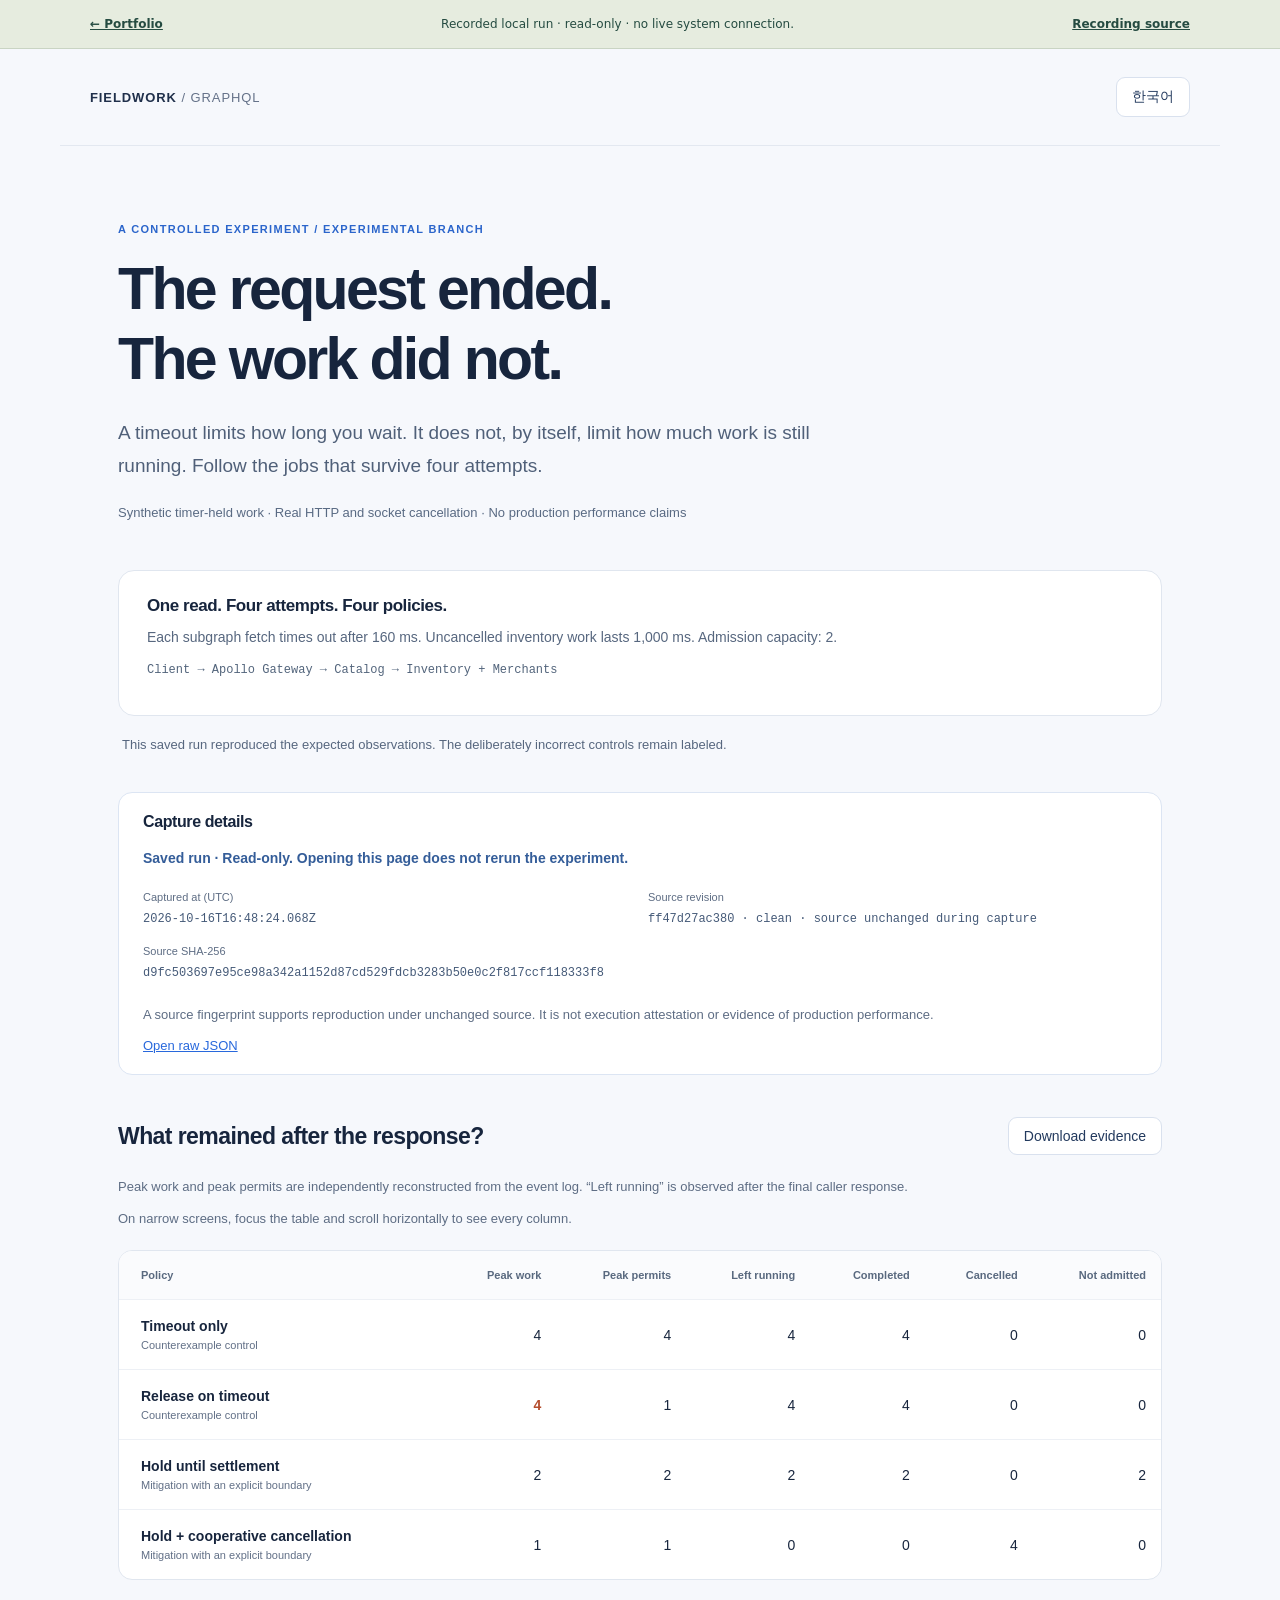
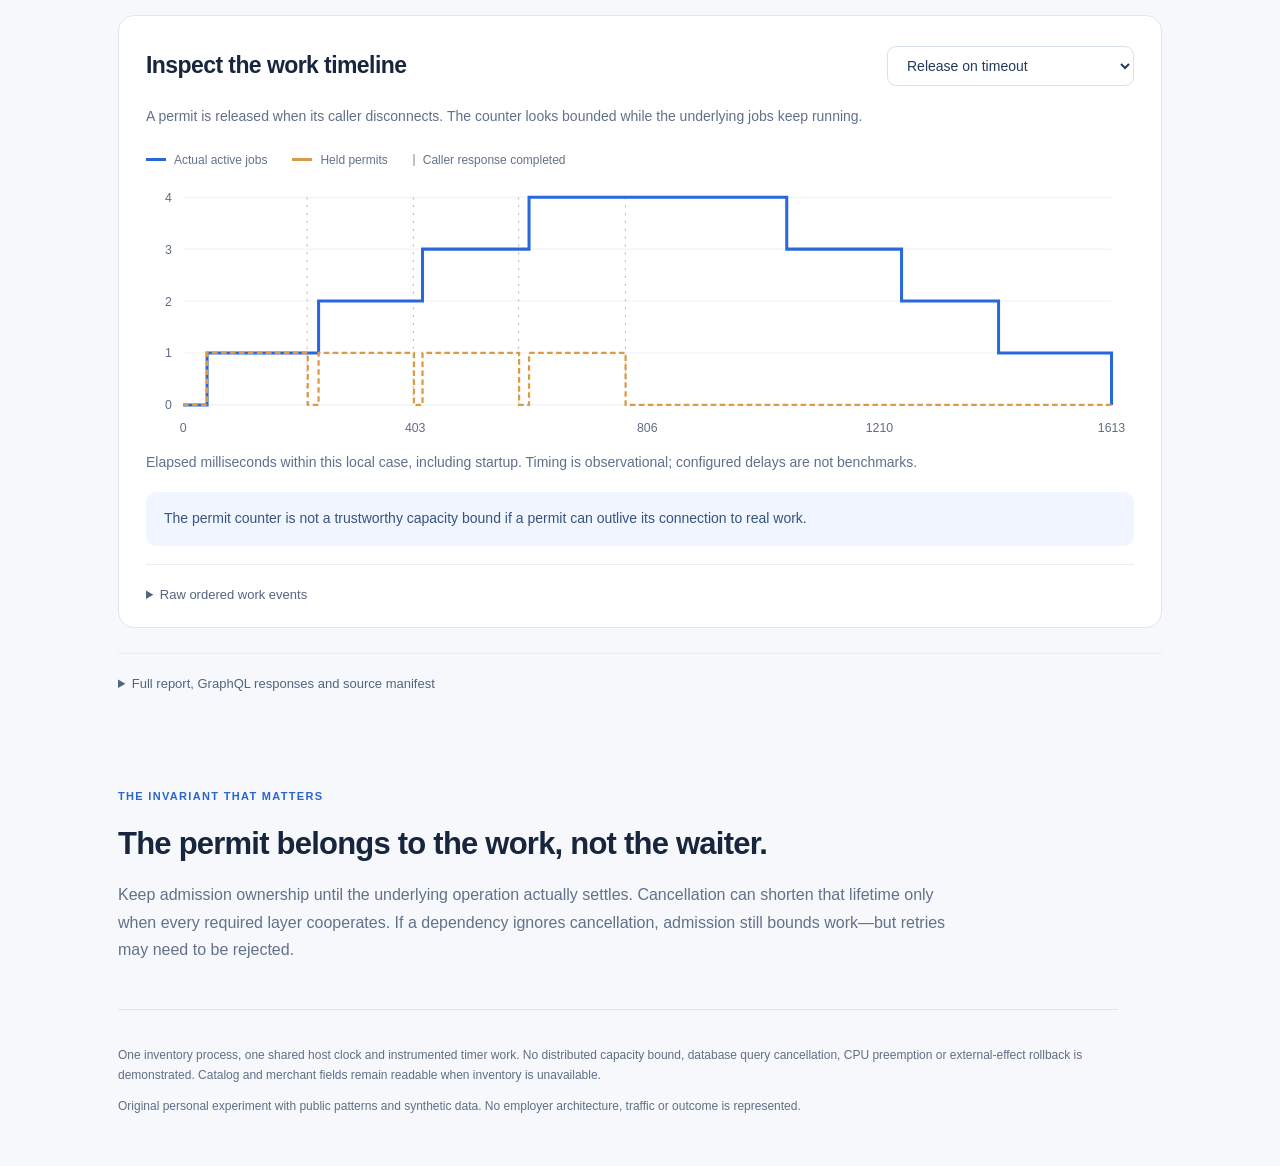
==== evidence/cancellation/index.html @ d4555923 "Publish engineering notes on GitHub Pages" ====
<!doctype html>
<html lang="en" data-report-mode="recorded">
<head><meta charset="utf-8"><meta name="viewport" content="width=device-width,initial-scale=1"><meta http-equiv="Content-Security-Policy" content="connect-src 'none'; base-uri 'none'; form-action 'none'"><title>Cancellation debt — saved run</title><link rel="stylesheet" href="./debt.css"><script defer src="./report-data.js"></script><script defer src="./debt.js"></script></head>
<body>
<aside class="recorded-banner"><a href="../../"><span class="recorded-ko">← 포트폴리오</span><span class="recorded-en">← Portfolio</span></a><p><span class="recorded-ko">기록된 로컬 실행 · 읽기 전용 · 현재 시스템을 조회하지 않습니다.</span><span class="recorded-en">Recorded local run · read-only · no live system connection.</span></p><a href="recording.json"><span class="recorded-ko">기록 출처</span><span class="recorded-en">Recording source</span></a></aside>
  <header><a href="./index.html" class="brand">FIELDWORK <span>/ GRAPHQL</span></a><button id="language" type="button">한국어</button></header>
  <main>
    <section class="hero"><p class="eyebrow" data-i18n="eyebrow"></p><h1 data-i18n="title"></h1><p class="lede" data-i18n="lede"></p><p class="boundary" data-i18n="boundary"></p></section>
    <section class="setup" aria-labelledby="setup-title"><div><h2 id="setup-title" data-i18n="setup"></h2><p data-i18n="fixture"></p><p class="route" data-i18n="route"></p></div></section>
    <p id="status" class="status" role="status" aria-live="polite"></p>
    <section id="evidence" class="evidence" hidden aria-labelledby="evidence-title"><h2 id="evidence-title" data-i18n="evidenceTitle"></h2><p id="recorded-notice" class="recorded-notice" data-i18n="recordedNotice" hidden></p><dl><div><dt data-i18n="generated"></dt><dd id="generated-at"></dd></div><div><dt data-i18n="revision"></dt><dd id="revision"></dd></div><div class="fingerprint"><dt data-i18n="fingerprint"></dt><dd id="source-fingerprint"></dd></div></dl><p class="muted" data-i18n="evidenceNote"></p><a id="raw-file" href="./report.json" download data-i18n="rawFile" hidden></a></section>
    <section id="results" hidden>
      <div class="section-title"><h2 id="comparison-title" data-i18n="comparison"></h2><button id="download" type="button" data-i18n="download"></button></div>
      <p data-i18n="comparisonNote" class="muted"></p>
      <p id="table-hint" data-i18n="scrollHint" class="muted"></p>
      <div class="table-wrap" tabindex="0" role="region" aria-labelledby="comparison-title" aria-describedby="table-hint"><table><thead><tr><th data-i18n="policy"></th><th data-i18n="peakWork"></th><th data-i18n="peakPermits"></th><th data-i18n="leftover"></th><th data-i18n="completed"></th><th data-i18n="cancelled"></th><th data-i18n="rejected"></th></tr></thead><tbody id="rows"></tbody></table></div>
      <section class="trace" aria-labelledby="trace-title"><div class="section-title"><h2 id="trace-title" data-i18n="trace"></h2><label><span class="sr-only" data-i18n="choose"></span><select id="case"></select></label></div><p id="case-note"></p><div class="legend"><span class="active-key" data-i18n="active"></span><span class="permit-key" data-i18n="permits"></span><span class="caller-key" data-i18n="caller"></span></div><div id="chart"></div><p class="muted" data-i18n="timeNote"></p><div id="finding" class="finding"></div><details><summary data-i18n="events"></summary><pre id="events" tabindex="0"></pre></details></section>
      <details class="raw"><summary data-i18n="raw"></summary><pre id="raw" tabindex="0"></pre></details>
    </section>
    <section class="insight"><p class="eyebrow" data-i18n="lessonLabel"></p><h2 data-i18n="lesson"></h2><p data-i18n="lessonBody"></p></section>
    <footer><p data-i18n="limits"></p><p data-i18n="original"></p></footer>
  </main>
</body></html>
---- evidence/cancellation/debt.css ----
:root{font-family:Inter,-apple-system,BlinkMacSystemFont,"Segoe UI","Noto Sans KR",sans-serif;color:#17253d;background:#f6f8fc;font-synthesis:none}*{box-sizing:border-box}body{margin:0}header{max-width:1160px;margin:auto;padding:28px 30px;display:flex;justify-content:space-between;align-items:center;border-bottom:1px solid #e3e8f0}.brand{font-size:13px;font-weight:750;letter-spacing:.07em;text-decoration:none;color:#20304b}.brand span{color:#8590a1;font-weight:500}button,select{font:inherit;font-size:14px;background:white;color:#233a5e;border:1px solid #d9e1ee;border-radius:9px;padding:10px 15px;cursor:pointer}button:disabled{opacity:.65;cursor:wait}button:hover:not(:disabled){border-color:#4478e4}button:focus-visible,select:focus-visible,summary:focus-visible,a:focus-visible,pre:focus-visible{outline:3px solid #7aa5ff;outline-offset:4px}main{max-width:1100px;margin:auto;padding:0 28px}.hero{padding:64px 0 36px;max-width:840px}.eyebrow{font-size:11px;font-weight:750;letter-spacing:.12em;text-transform:uppercase;color:#2b65cb}h1{font-size:clamp(34px,5vw,59px);letter-spacing:-.045em;line-height:1.18;margin:16px 0 23px;white-space:pre-line}p{line-height:1.7;margin:10px 0}.lede{font-size:19px;color:#506079;max-width:750px}.boundary{font-size:13px;color:#738097;margin-top:20px}.setup{padding:25px 28px;background:white;border:1px solid #e0e6ef;border-radius:16px;display:flex;align-items:center;justify-content:space-between;gap:24px}.setup h2{font-size:17px;margin:0}.setup p{font-size:14px;color:#57677f}.setup .route{font-family:ui-monospace,monospace;color:#8995a6;font-size:12px}.primary{background:#2868dc;color:white;border-color:#2868dc;padding:14px 22px;white-space:nowrap;font-weight:650}.primary:hover:not(:disabled){background:#205ac2}.status{font-size:13px;color:#57677f;min-height:26px;margin:18px 4px 32px}.section-title{display:flex;justify-content:space-between;align-items:center;gap:20px}h2{font-size:23px;letter-spacing:-.025em;margin:16px 0}.muted{color:#748197;font-size:13px}.table-wrap{overflow:auto;background:white;border:1px solid #e0e6ef;border-radius:14px;margin-top:20px}table{border-collapse:collapse;width:100%;font-size:14px;min-width:730px}th,td{padding:18px 15px;text-align:right;border-bottom:1px solid #edf0f5;white-space:nowrap}th{font-size:11px;font-weight:600;color:#78869b;background:#fafbfd}th:first-child,td:first-child{text-align:left;padding-left:22px}td:first-child{font-weight:650}td small{display:block;font-size:11px;font-weight:400;color:#8490a3;margin-top:5px}tr:last-child td{border-bottom:0}tr.bad td:nth-child(2){color:#bf5e39;font-weight:750}.trace{margin-top:35px;background:white;border:1px solid #e0e6ef;border-radius:16px;padding:20px 27px}.trace>p{font-size:14px;color:#60708a;max-width:850px}.legend{display:flex;gap:25px;font-size:12px;flex-wrap:wrap;margin-top:24px;color:#63728a}.legend span:before{content:"";display:inline-block;width:20px;height:3px;background:#2766db;margin:0 8px 3px 0}.legend .permit-key:before{background:#dd9a45}.legend .caller-key:before{width:2px;height:12px;background:#b7c2d3;margin-bottom:-2px}#chart{margin:10px 0;overflow:hidden}svg{display:block;width:100%;height:auto}svg text{font-size:11px;fill:#7a889d;font-family:inherit}svg .grid{stroke:#edf1f6;stroke-width:1}svg .work{stroke:#2868dc;stroke-width:2.7;fill:none}svg .permit{stroke:#dd9a45;stroke-width:2;stroke-dasharray:5 3;fill:none}svg .caller{stroke:#b7c2d3;stroke-width:1;stroke-dasharray:2 5}.finding{font-size:14px;background:#f0f5ff;color:#35547f;line-height:1.7;padding:15px 18px;border-radius:10px;margin:18px 0}details{margin-top:18px;border-top:1px solid #e8edf4;padding-top:17px}summary{font-size:13px;color:#53657f;cursor:pointer;padding:5px 0}pre{white-space:pre;overflow:auto;max-height:350px;font-size:11px;line-height:1.7;background:#f6f8fc;color:#4f617c;border-radius:8px;padding:18px}details.raw{margin:25px 0}.insight{padding:56px 0 36px;max-width:850px}.insight h2{font-size:31px;line-height:1.4}.insight>p:last-child{font-size:16px;color:#62718a}footer{border-top:1px solid #e0e6ef;padding:25px 0 40px;color:#8792a3;font-size:12px;max-width:1000px}.sr-only{position:absolute;width:1px;height:1px;overflow:hidden;clip:rect(0,0,0,0)}[hidden]{display:none!important}@media(max-width:650px){header{padding:20px}.brand{font-size:11px}main{padding:0 20px}.hero{padding:42px 0 25px}.lede{font-size:16px}.setup{padding:20px;align-items:stretch;flex-direction:column;gap:12px}.setup .route{font-size:10px}.primary{width:100%}.section-title{align-items:flex-start;flex-wrap:wrap;gap:8px}h2{font-size:20px}.trace{padding:16px}.trace select{max-width:100%;font-size:12px}.insight h2{font-size:25px}.legend{gap:14px;font-size:11px}.status{margin-bottom:20px}}
.evidence{padding:20px 24px;margin:0 0 32px;border:1px solid #dce5f3;border-radius:14px;background:#fff}.evidence h2{font-size:16px;margin-top:0}.recorded-notice{font-size:14px;font-weight:600;color:#345d99}.evidence dl{display:grid;grid-template-columns:1fr 1fr;gap:16px;margin:20px 0}.evidence dt{font-size:11px;color:#748197;margin-bottom:6px}.evidence dd{margin:0;font:12px/1.7 ui-monospace,monospace;color:#455a78;overflow-wrap:anywhere}.evidence .fingerprint{grid-column:1/-1}.evidence a{font-size:13px;color:#2868dc}.evidence .muted{max-width:850px}@media(max-width:650px){.evidence{padding:18px}.evidence dl{grid-template-columns:1fr;gap:12px}}
h1{word-break:keep-all;overflow-wrap:break-word}.table-wrap:focus-visible{outline:3px solid #7aa5ff;outline-offset:4px}.brand span{color:#657289}.boundary{color:#596a83}.setup .route{color:#53657c}.muted,.evidence dt{color:#5e6d84}th{color:#59697f}td small{color:#627087}svg text{fill:#5e6d84}footer{color:#5f6f85}
tr.bad td:nth-child(2){color:#b44e2e}

.recorded-banner{display:flex;align-items:center;justify-content:space-between;gap:18px;padding:14px max(20px,calc((100% - 1100px)/2));background:#e6ecdf;border-bottom:1px solid #c9d4c3;color:#254b41;font:12px/1.6 system-ui,sans-serif}.recorded-banner a{color:inherit;font-weight:600;white-space:nowrap}.recorded-banner p{margin:0}html[lang=ko] .recorded-en,html:not([lang=ko]) .recorded-ko{display:none}@media(max-width:680px){.recorded-banner{flex-wrap:wrap;gap:8px 16px}.recorded-banner p{order:3;flex-basis:100%}}
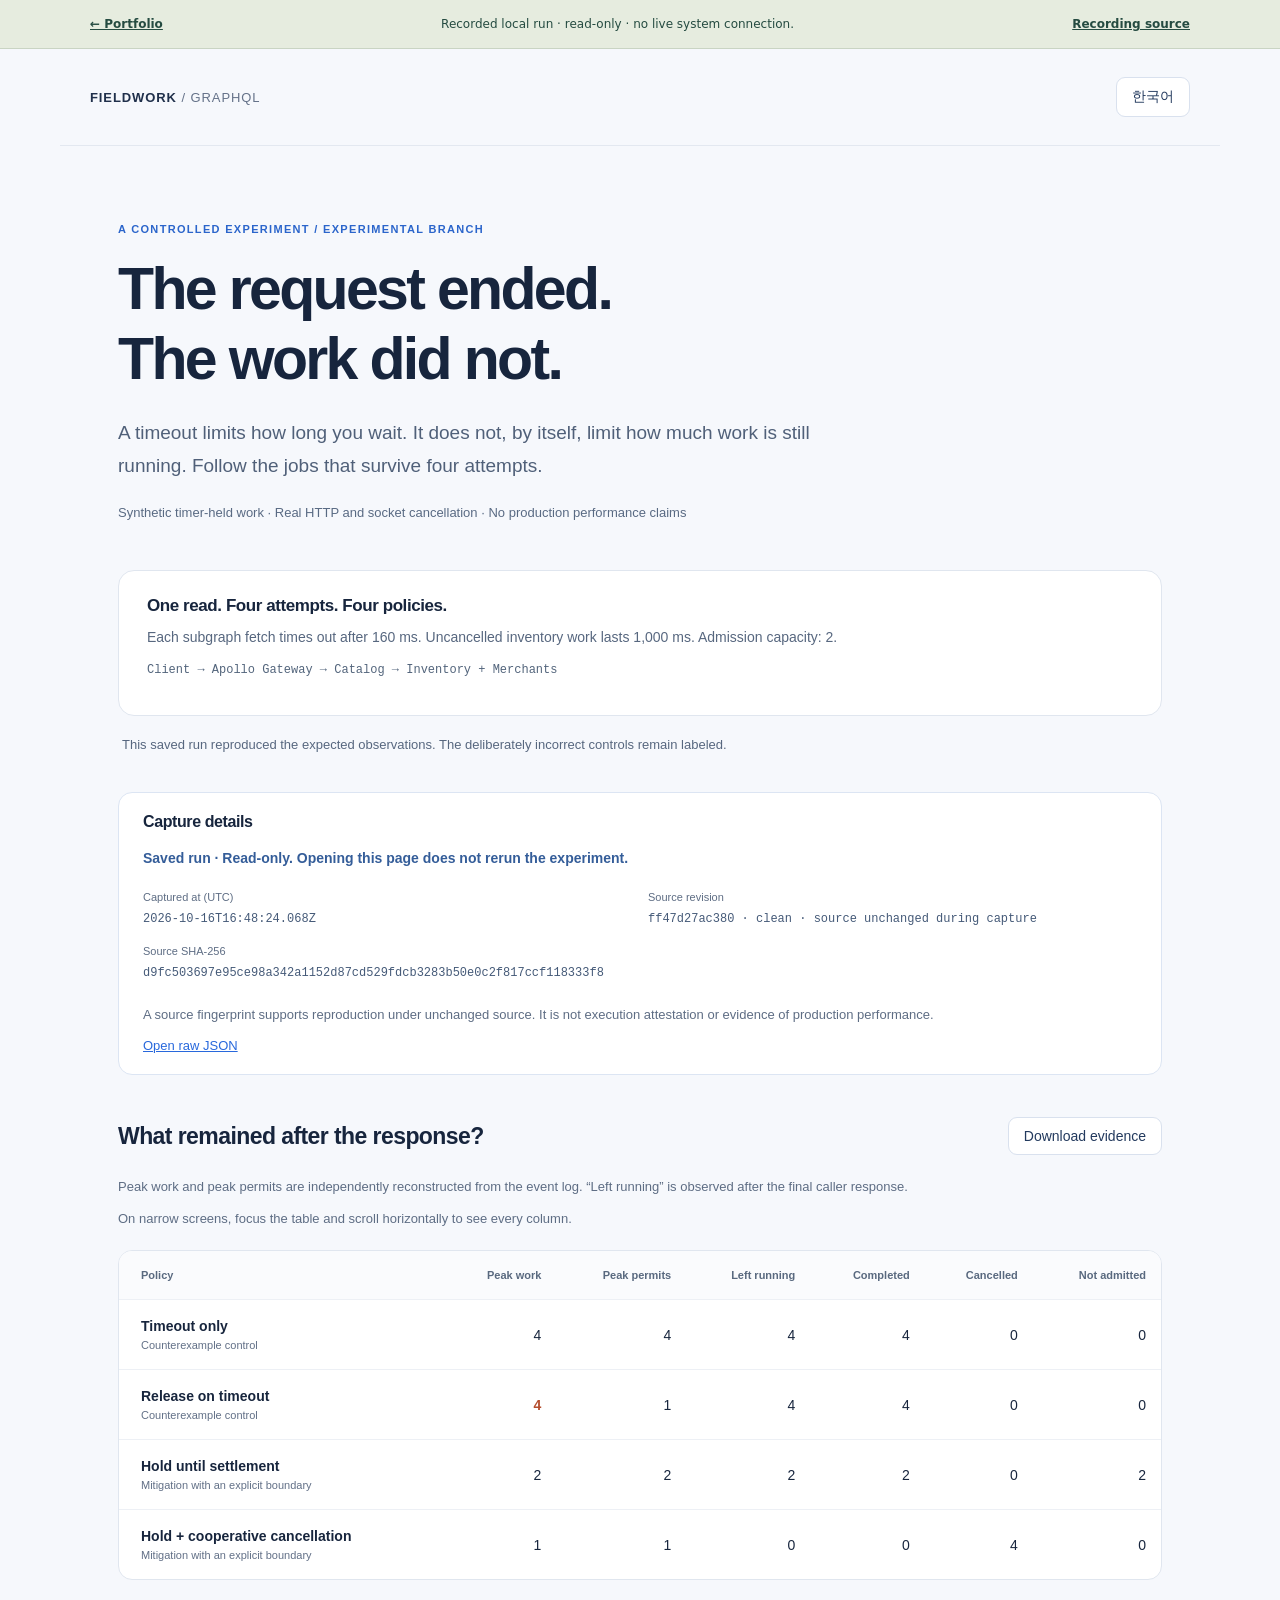
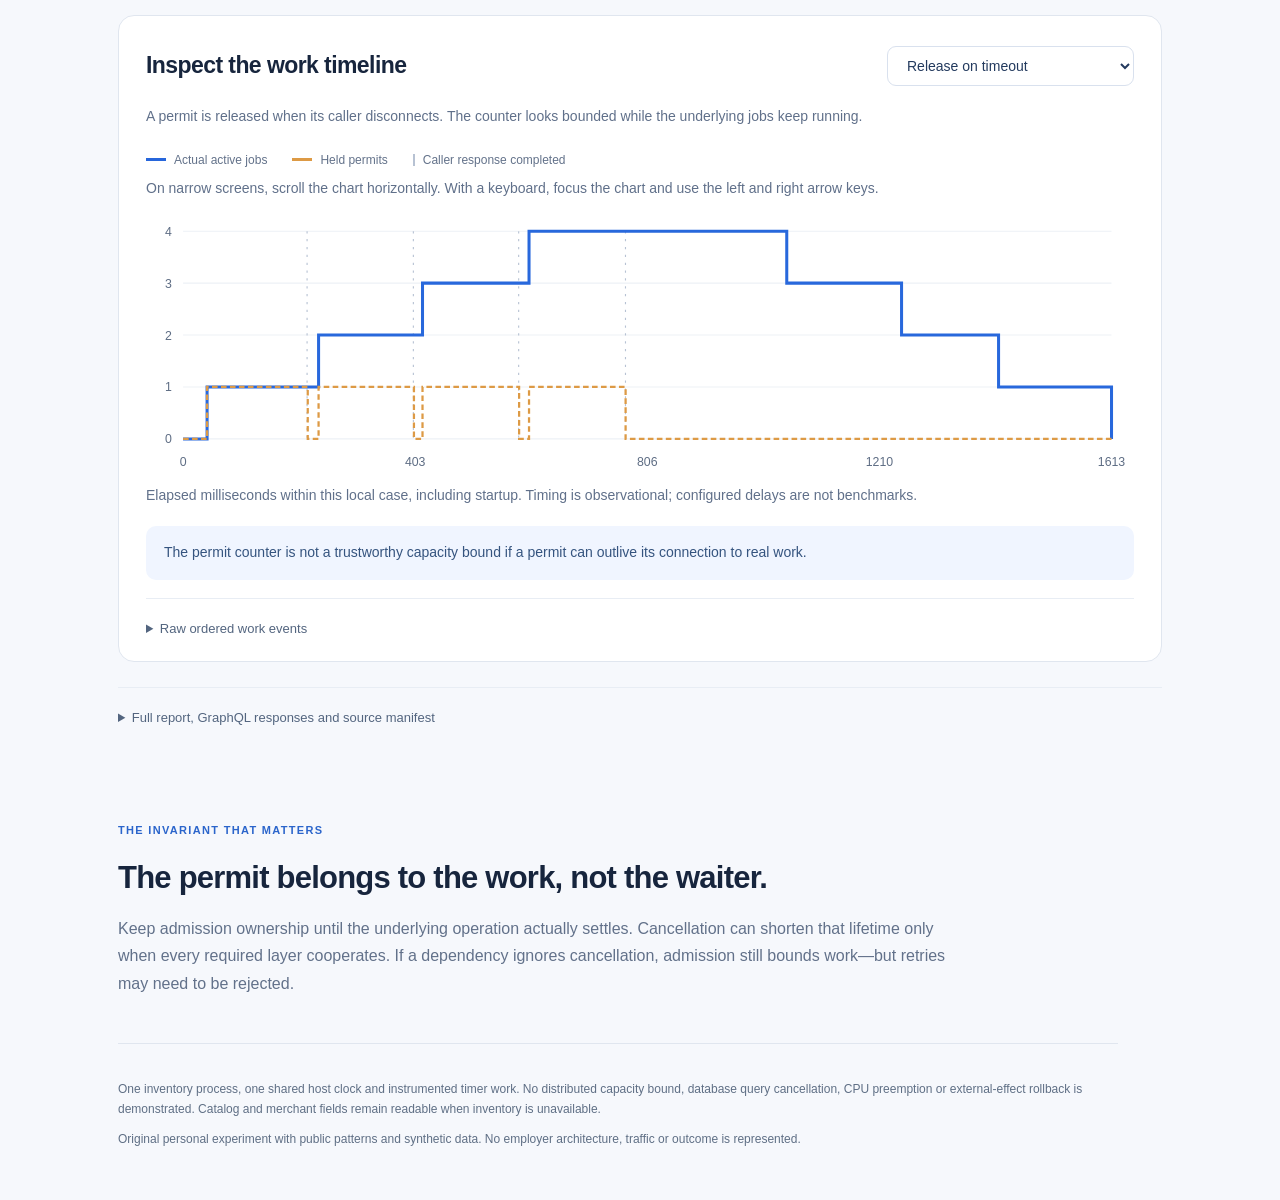
==== commit fee1a23d: "Publish readable cancellation timeline from 0e066bf" ====
--- a/evidence/cancellation/index.html
+++ b/evidence/cancellation/index.html
@@ -14,7 +14,7 @@
       <p data-i18n="comparisonNote" class="muted"></p>
       <p id="table-hint" data-i18n="scrollHint" class="muted"></p>
       <div class="table-wrap" tabindex="0" role="region" aria-labelledby="comparison-title" aria-describedby="table-hint"><table><thead><tr><th data-i18n="policy"></th><th data-i18n="peakWork"></th><th data-i18n="peakPermits"></th><th data-i18n="leftover"></th><th data-i18n="completed"></th><th data-i18n="cancelled"></th><th data-i18n="rejected"></th></tr></thead><tbody id="rows"></tbody></table></div>
-      <section class="trace" aria-labelledby="trace-title"><div class="section-title"><h2 id="trace-title" data-i18n="trace"></h2><label><span class="sr-only" data-i18n="choose"></span><select id="case"></select></label></div><p id="case-note"></p><div class="legend"><span class="active-key" data-i18n="active"></span><span class="permit-key" data-i18n="permits"></span><span class="caller-key" data-i18n="caller"></span></div><div id="chart"></div><p class="muted" data-i18n="timeNote"></p><div id="finding" class="finding"></div><details><summary data-i18n="events"></summary><pre id="events" tabindex="0"></pre></details></section>
+      <section class="trace" aria-labelledby="trace-title"><div class="section-title"><h2 id="trace-title" data-i18n="trace"></h2><label><span class="sr-only" data-i18n="choose"></span><select id="case"></select></label></div><p id="case-note"></p><div class="legend"><span class="active-key" data-i18n="active"></span><span class="permit-key" data-i18n="permits"></span><span class="caller-key" data-i18n="caller"></span></div><p id="chart-hint" class="muted" data-i18n="chartHint"></p><div id="chart" tabindex="0" role="region" aria-labelledby="trace-title" aria-describedby="chart-hint"></div><p class="muted" data-i18n="timeNote"></p><div id="finding" class="finding"></div><details><summary data-i18n="events"></summary><pre id="events" tabindex="0"></pre></details></section>
       <details class="raw"><summary data-i18n="raw"></summary><pre id="raw" tabindex="0"></pre></details>
     </section>
     <section class="insight"><p class="eyebrow" data-i18n="lessonLabel"></p><h2 data-i18n="lesson"></h2><p data-i18n="lessonBody"></p></section>
--- a/evidence/cancellation/debt.css
+++ b/evidence/cancellation/debt.css
@@ -4,3 +4,6 @@
 tr.bad td:nth-child(2){color:#b44e2e}
 
 .recorded-banner{display:flex;align-items:center;justify-content:space-between;gap:18px;padding:14px max(20px,calc((100% - 1100px)/2));background:#e6ecdf;border-bottom:1px solid #c9d4c3;color:#254b41;font:12px/1.6 system-ui,sans-serif}.recorded-banner a{color:inherit;font-weight:600;white-space:nowrap}.recorded-banner p{margin:0}html[lang=ko] .recorded-en,html:not([lang=ko]) .recorded-ko{display:none}@media(max-width:680px){.recorded-banner{flex-wrap:wrap;gap:8px 16px}.recorded-banner p{order:3;flex-basis:100%}}
+
+/* Keep the frozen 880-unit plot readable on narrow screens. */
+#chart{overflow:auto}#chart svg{min-width:880px}#chart:focus-visible{outline:3px solid #7aa5ff;outline-offset:4px}
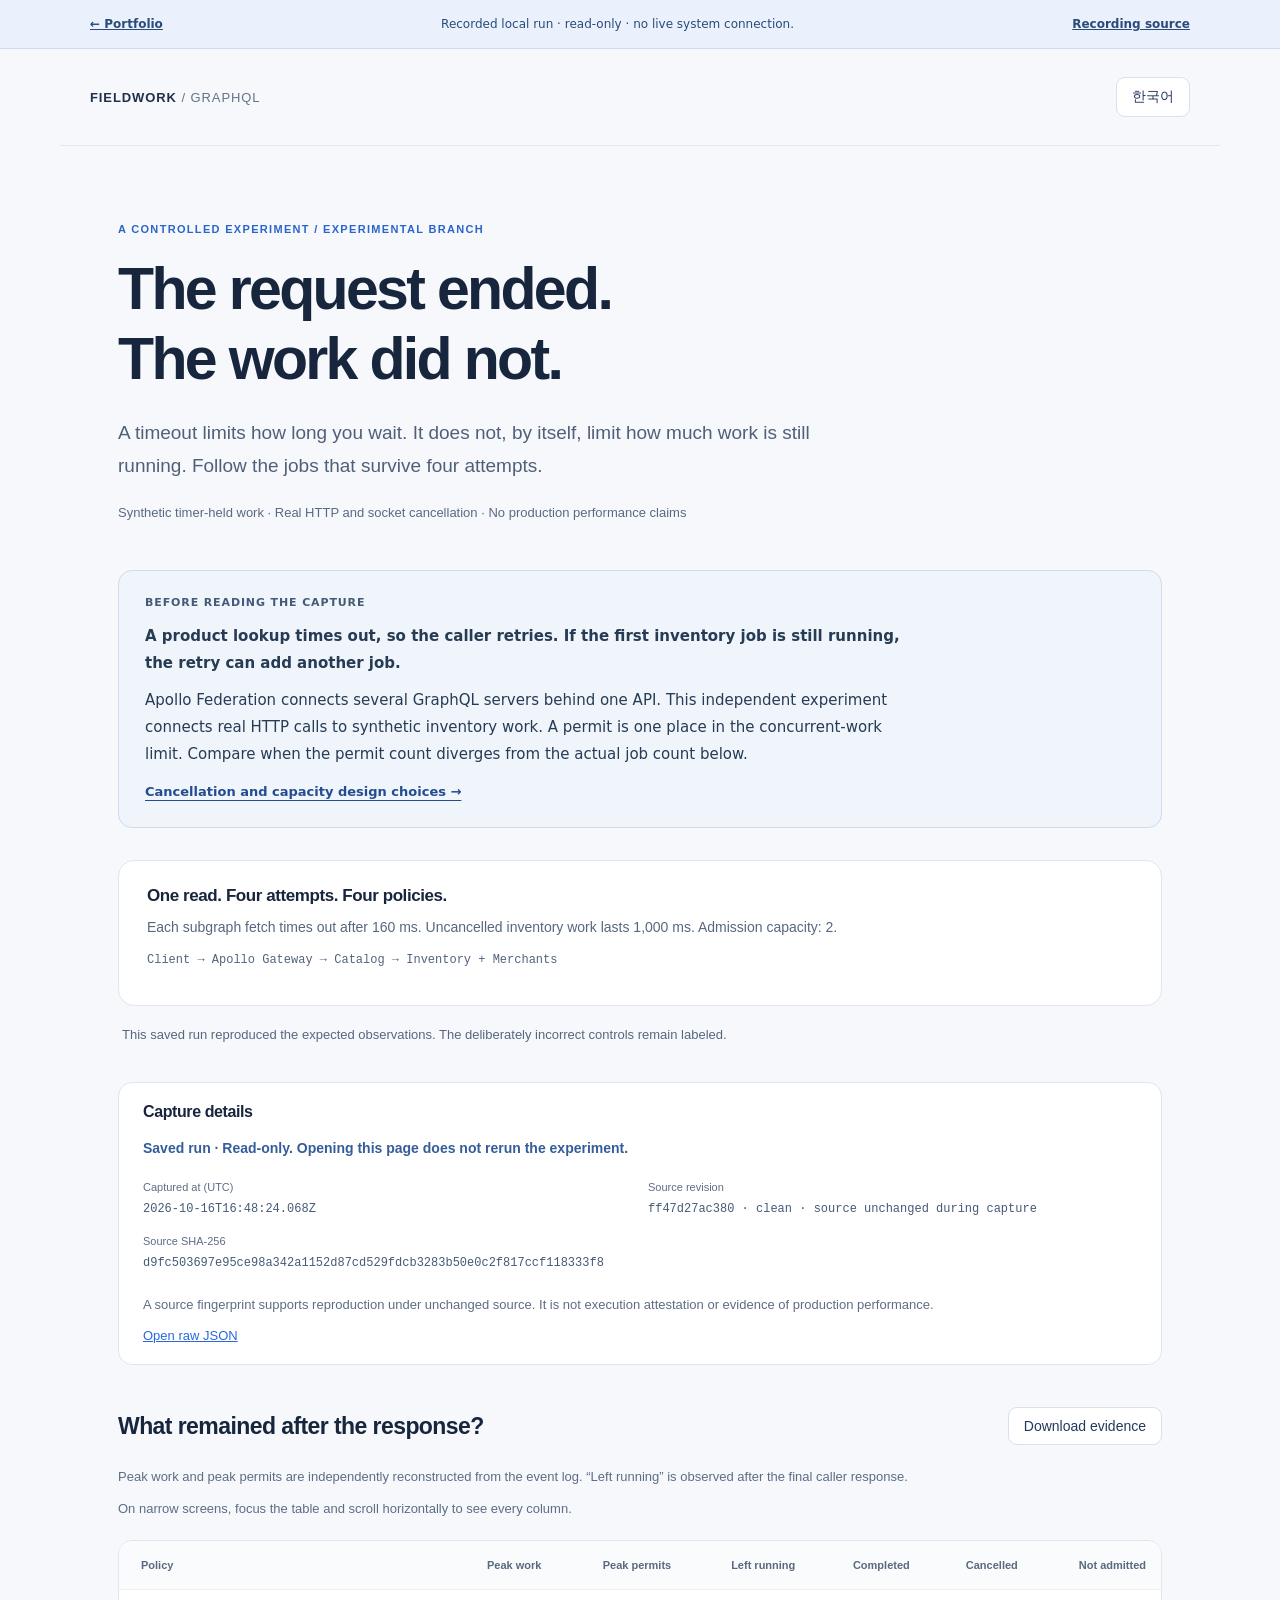
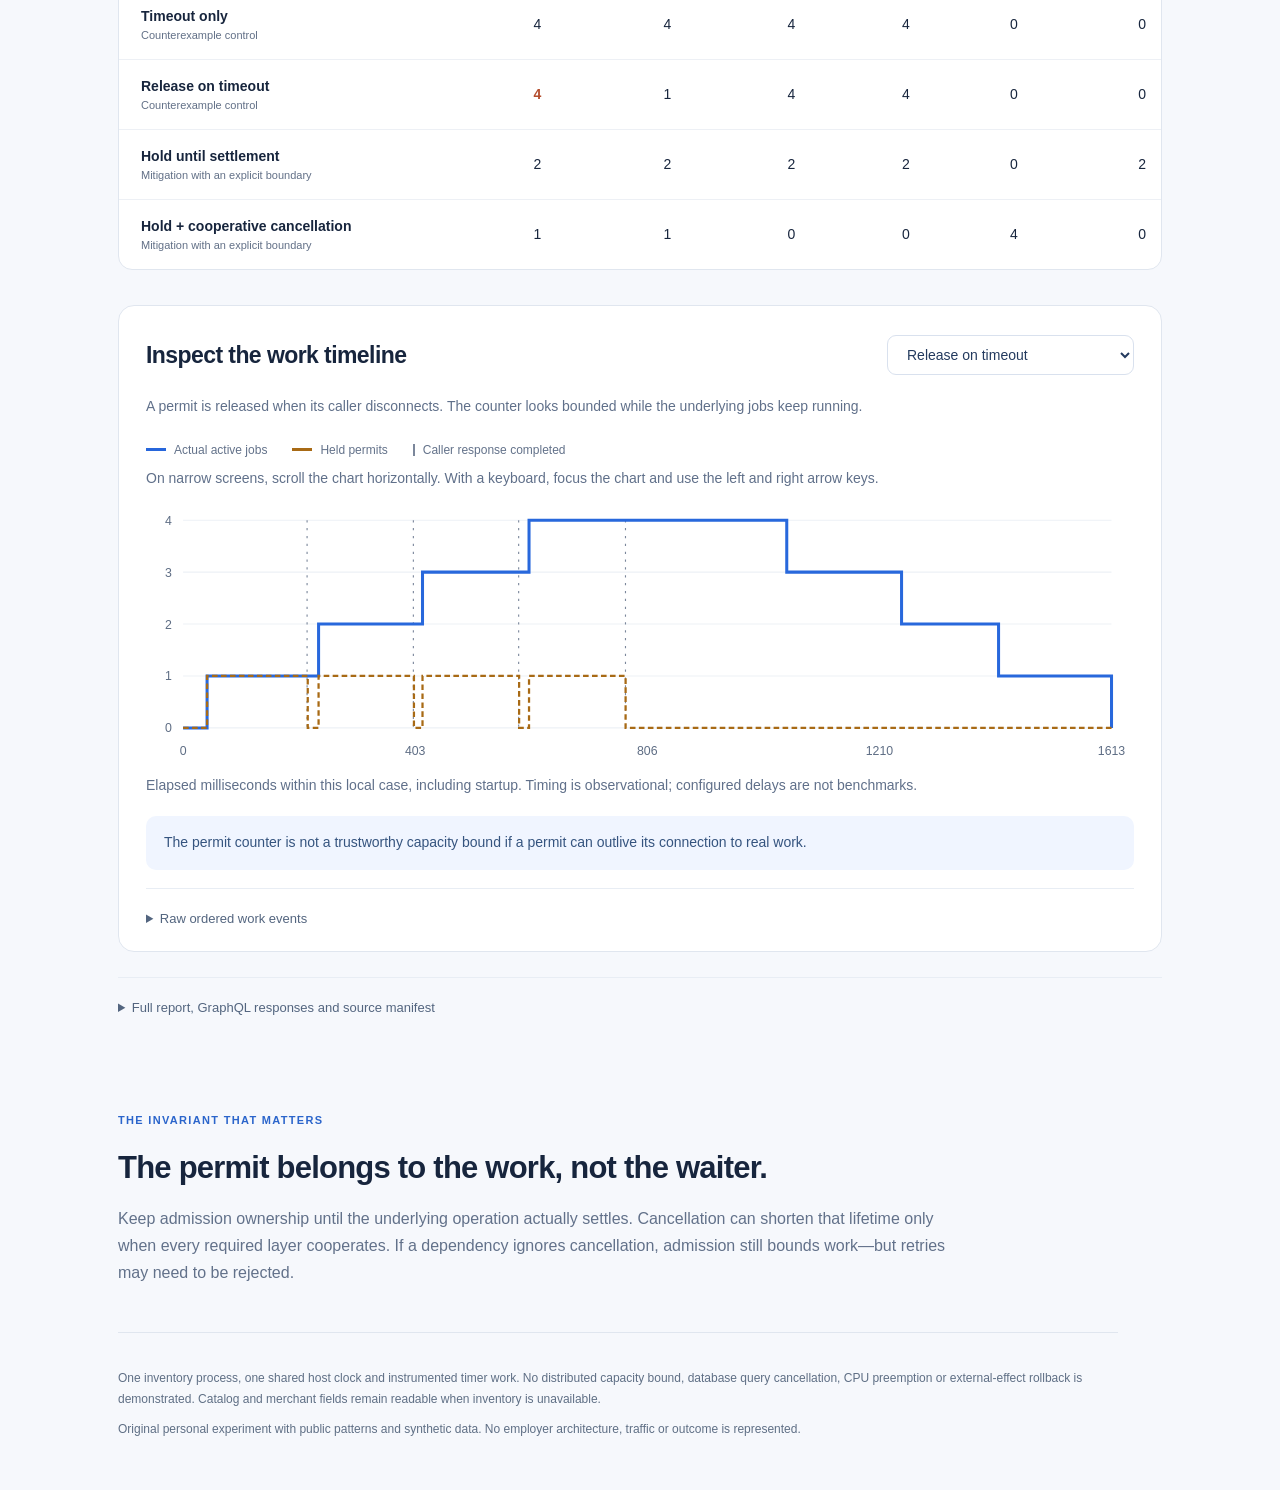
==== commit 2ca18c4c: "Publish standalone engineering notes and new social cards" ====
--- a/evidence/cancellation/index.html
+++ b/evidence/cancellation/index.html
@@ -6,6 +6,8 @@
   <header><a href="./index.html" class="brand">FIELDWORK <span>/ GRAPHQL</span></a><button id="language" type="button">한국어</button></header>
   <main>
     <section class="hero"><p class="eyebrow" data-i18n="eyebrow"></p><h1 data-i18n="title"></h1><p class="lede" data-i18n="lede"></p><p class="boundary" data-i18n="boundary"></p></section>
+<section class="reader-context" aria-label="Context / 실험 안내"><div class="reader-ko" lang="ko"><p class="reader-label">이 기록을 읽기 전에</p><p><strong>상품 조회가 타임아웃돼 다시 요청했습니다. 첫 요청의 재고 작업이 아직 실행 중이라면, 재시도로 작업이 더 늘어날 수 있습니다.</strong></p><p>Apollo Federation은 여러 GraphQL 서버를 하나의 API로 연결합니다. 이 개인 실험은 실제 HTTP 호출에 가상 재고 작업을 연결합니다. 실행 슬롯(permit)은 동시에 허용하는 작업의 자리입니다. 아래에서 슬롯 수와 실제 작업 수가 언제 달라지는지 비교해 보세요.</p><a href="../../notes/cancellation-debt/">취소와 실행 제한의 설계 선택 →</a></div><div class="reader-en" lang="en"><p class="reader-label">Before reading the capture</p><p><strong>A product lookup times out, so the caller retries. If the first inventory job is still running, the retry can add another job.</strong></p><p>Apollo Federation connects several GraphQL servers behind one API. This independent experiment connects real HTTP calls to synthetic inventory work. A permit is one place in the concurrent-work limit. Compare when the permit count diverges from the actual job count below.</p><a href="../../notes/cancellation-debt/">Cancellation and capacity design choices →</a></div></section>
+
     <section class="setup" aria-labelledby="setup-title"><div><h2 id="setup-title" data-i18n="setup"></h2><p data-i18n="fixture"></p><p class="route" data-i18n="route"></p></div></section>
     <p id="status" class="status" role="status" aria-live="polite"></p>
     <section id="evidence" class="evidence" hidden aria-labelledby="evidence-title"><h2 id="evidence-title" data-i18n="evidenceTitle"></h2><p id="recorded-notice" class="recorded-notice" data-i18n="recordedNotice" hidden></p><dl><div><dt data-i18n="generated"></dt><dd id="generated-at"></dd></div><div><dt data-i18n="revision"></dt><dd id="revision"></dd></div><div class="fingerprint"><dt data-i18n="fingerprint"></dt><dd id="source-fingerprint"></dd></div></dl><p class="muted" data-i18n="evidenceNote"></p><a id="raw-file" href="./report.json" download data-i18n="rawFile" hidden></a></section>
--- a/evidence/cancellation/debt.css
+++ b/evidence/cancellation/debt.css
@@ -1,9 +1,14 @@
-:root{font-family:Inter,-apple-system,BlinkMacSystemFont,"Segoe UI","Noto Sans KR",sans-serif;color:#17253d;background:#f6f8fc;font-synthesis:none}*{box-sizing:border-box}body{margin:0}header{max-width:1160px;margin:auto;padding:28px 30px;display:flex;justify-content:space-between;align-items:center;border-bottom:1px solid #e3e8f0}.brand{font-size:13px;font-weight:750;letter-spacing:.07em;text-decoration:none;color:#20304b}.brand span{color:#8590a1;font-weight:500}button,select{font:inherit;font-size:14px;background:white;color:#233a5e;border:1px solid #d9e1ee;border-radius:9px;padding:10px 15px;cursor:pointer}button:disabled{opacity:.65;cursor:wait}button:hover:not(:disabled){border-color:#4478e4}button:focus-visible,select:focus-visible,summary:focus-visible,a:focus-visible,pre:focus-visible{outline:3px solid #7aa5ff;outline-offset:4px}main{max-width:1100px;margin:auto;padding:0 28px}.hero{padding:64px 0 36px;max-width:840px}.eyebrow{font-size:11px;font-weight:750;letter-spacing:.12em;text-transform:uppercase;color:#2b65cb}h1{font-size:clamp(34px,5vw,59px);letter-spacing:-.045em;line-height:1.18;margin:16px 0 23px;white-space:pre-line}p{line-height:1.7;margin:10px 0}.lede{font-size:19px;color:#506079;max-width:750px}.boundary{font-size:13px;color:#738097;margin-top:20px}.setup{padding:25px 28px;background:white;border:1px solid #e0e6ef;border-radius:16px;display:flex;align-items:center;justify-content:space-between;gap:24px}.setup h2{font-size:17px;margin:0}.setup p{font-size:14px;color:#57677f}.setup .route{font-family:ui-monospace,monospace;color:#8995a6;font-size:12px}.primary{background:#2868dc;color:white;border-color:#2868dc;padding:14px 22px;white-space:nowrap;font-weight:650}.primary:hover:not(:disabled){background:#205ac2}.status{font-size:13px;color:#57677f;min-height:26px;margin:18px 4px 32px}.section-title{display:flex;justify-content:space-between;align-items:center;gap:20px}h2{font-size:23px;letter-spacing:-.025em;margin:16px 0}.muted{color:#748197;font-size:13px}.table-wrap{overflow:auto;background:white;border:1px solid #e0e6ef;border-radius:14px;margin-top:20px}table{border-collapse:collapse;width:100%;font-size:14px;min-width:730px}th,td{padding:18px 15px;text-align:right;border-bottom:1px solid #edf0f5;white-space:nowrap}th{font-size:11px;font-weight:600;color:#78869b;background:#fafbfd}th:first-child,td:first-child{text-align:left;padding-left:22px}td:first-child{font-weight:650}td small{display:block;font-size:11px;font-weight:400;color:#8490a3;margin-top:5px}tr:last-child td{border-bottom:0}tr.bad td:nth-child(2){color:#bf5e39;font-weight:750}.trace{margin-top:35px;background:white;border:1px solid #e0e6ef;border-radius:16px;padding:20px 27px}.trace>p{font-size:14px;color:#60708a;max-width:850px}.legend{display:flex;gap:25px;font-size:12px;flex-wrap:wrap;margin-top:24px;color:#63728a}.legend span:before{content:"";display:inline-block;width:20px;height:3px;background:#2766db;margin:0 8px 3px 0}.legend .permit-key:before{background:#dd9a45}.legend .caller-key:before{width:2px;height:12px;background:#b7c2d3;margin-bottom:-2px}#chart{margin:10px 0;overflow:hidden}svg{display:block;width:100%;height:auto}svg text{font-size:11px;fill:#7a889d;font-family:inherit}svg .grid{stroke:#edf1f6;stroke-width:1}svg .work{stroke:#2868dc;stroke-width:2.7;fill:none}svg .permit{stroke:#dd9a45;stroke-width:2;stroke-dasharray:5 3;fill:none}svg .caller{stroke:#b7c2d3;stroke-width:1;stroke-dasharray:2 5}.finding{font-size:14px;background:#f0f5ff;color:#35547f;line-height:1.7;padding:15px 18px;border-radius:10px;margin:18px 0}details{margin-top:18px;border-top:1px solid #e8edf4;padding-top:17px}summary{font-size:13px;color:#53657f;cursor:pointer;padding:5px 0}pre{white-space:pre;overflow:auto;max-height:350px;font-size:11px;line-height:1.7;background:#f6f8fc;color:#4f617c;border-radius:8px;padding:18px}details.raw{margin:25px 0}.insight{padding:56px 0 36px;max-width:850px}.insight h2{font-size:31px;line-height:1.4}.insight>p:last-child{font-size:16px;color:#62718a}footer{border-top:1px solid #e0e6ef;padding:25px 0 40px;color:#8792a3;font-size:12px;max-width:1000px}.sr-only{position:absolute;width:1px;height:1px;overflow:hidden;clip:rect(0,0,0,0)}[hidden]{display:none!important}@media(max-width:650px){header{padding:20px}.brand{font-size:11px}main{padding:0 20px}.hero{padding:42px 0 25px}.lede{font-size:16px}.setup{padding:20px;align-items:stretch;flex-direction:column;gap:12px}.setup .route{font-size:10px}.primary{width:100%}.section-title{align-items:flex-start;flex-wrap:wrap;gap:8px}h2{font-size:20px}.trace{padding:16px}.trace select{max-width:100%;font-size:12px}.insight h2{font-size:25px}.legend{gap:14px;font-size:11px}.status{margin-bottom:20px}}
+:root{font-family:Inter,-apple-system,BlinkMacSystemFont,"Segoe UI","Noto Sans KR",sans-serif;color:#17253d;background:#f6f8fc;font-synthesis:none}*{box-sizing:border-box}body{margin:0}header{max-width:1160px;margin:auto;padding:28px 30px;display:flex;justify-content:space-between;align-items:center;border-bottom:1px solid #e3e8f0}.brand{font-size:13px;font-weight:750;letter-spacing:.07em;text-decoration:none;color:#20304b}.brand span{color:#8590a1;font-weight:500}button,select{font:inherit;font-size:14px;background:white;color:#233a5e;border:1px solid #d9e1ee;border-radius:9px;padding:10px 15px;cursor:pointer}button:disabled{opacity:.65;cursor:wait}button:hover:not(:disabled){border-color:#4478e4}button:focus-visible,select:focus-visible,summary:focus-visible,a:focus-visible,pre:focus-visible{outline:3px solid #4478e4;outline-offset:4px}main{max-width:1100px;margin:auto;padding:0 28px}.hero{padding:64px 0 36px;max-width:840px}.eyebrow{font-size:11px;font-weight:750;letter-spacing:.12em;text-transform:uppercase;color:#2b65cb}h1{font-size:clamp(34px,5vw,59px);letter-spacing:-.045em;line-height:1.18;margin:16px 0 23px;white-space:pre-line}p{line-height:1.7;margin:10px 0}.lede{font-size:19px;color:#506079;max-width:750px}.boundary{font-size:13px;color:#738097;margin-top:20px}.setup{padding:25px 28px;background:white;border:1px solid #e0e6ef;border-radius:16px;display:flex;align-items:center;justify-content:space-between;gap:24px}.setup h2{font-size:17px;margin:0}.setup p{font-size:14px;color:#57677f}.setup .route{font-family:ui-monospace,monospace;color:#8995a6;font-size:12px}.primary{background:#2868dc;color:white;border-color:#2868dc;padding:14px 22px;white-space:nowrap;font-weight:650}.primary:hover:not(:disabled){background:#205ac2}.status{font-size:13px;color:#57677f;min-height:26px;margin:18px 4px 32px}.section-title{display:flex;justify-content:space-between;align-items:center;gap:20px}h2{font-size:23px;letter-spacing:-.025em;margin:16px 0}.muted{color:#748197;font-size:13px}.table-wrap{overflow:auto;background:white;border:1px solid #e0e6ef;border-radius:14px;margin-top:20px}table{border-collapse:collapse;width:100%;font-size:14px;min-width:730px}th,td{padding:18px 15px;text-align:right;border-bottom:1px solid #edf0f5;white-space:nowrap}th{font-size:11px;font-weight:600;color:#78869b;background:#fafbfd}th:first-child,td:first-child{text-align:left;padding-left:22px}td:first-child{font-weight:650}td small{display:block;font-size:11px;font-weight:400;color:#8490a3;margin-top:5px}tr:last-child td{border-bottom:0}tr.bad td:nth-child(2){color:#bf5e39;font-weight:750}.trace{margin-top:35px;background:white;border:1px solid #e0e6ef;border-radius:16px;padding:20px 27px}.trace>p{font-size:14px;color:#60708a;max-width:850px}.legend{display:flex;gap:25px;font-size:12px;flex-wrap:wrap;margin-top:24px;color:#63728a}.legend span:before{content:"";display:inline-block;width:20px;height:3px;background:#2766db;margin:0 8px 3px 0}.legend .permit-key:before{background:#a86a15}.legend .caller-key:before{width:2px;height:12px;background:#7b879b;margin-bottom:-2px}#chart{margin:10px 0;overflow:hidden}svg{display:block;width:100%;height:auto}svg text{font-size:11px;fill:#7a889d;font-family:inherit}svg .grid{stroke:#edf1f6;stroke-width:1}svg .work{stroke:#2868dc;stroke-width:2.7;fill:none}svg .permit{stroke:#a86a15;stroke-width:2;stroke-dasharray:5 3;fill:none}svg .caller{stroke:#7b879b;stroke-width:1;stroke-dasharray:2 5}.finding{font-size:14px;background:#f0f5ff;color:#35547f;line-height:1.7;padding:15px 18px;border-radius:10px;margin:18px 0}details{margin-top:18px;border-top:1px solid #e8edf4;padding-top:17px}summary{font-size:13px;color:#53657f;cursor:pointer;padding:5px 0}pre{white-space:pre;overflow:auto;max-height:350px;font-size:11px;line-height:1.7;background:#f6f8fc;color:#4f617c;border-radius:8px;padding:18px}details.raw{margin:25px 0}.insight{padding:56px 0 36px;max-width:850px}.insight h2{font-size:31px;line-height:1.4}.insight>p:last-child{font-size:16px;color:#62718a}footer{border-top:1px solid #e0e6ef;padding:25px 0 40px;color:#8792a3;font-size:12px;max-width:1000px}.sr-only{position:absolute;width:1px;height:1px;overflow:hidden;clip:rect(0,0,0,0)}[hidden]{display:none!important}@media(max-width:650px){header{padding:20px}.brand{font-size:11px}main{padding:0 20px}.hero{padding:42px 0 25px}.lede{font-size:16px}.setup{padding:20px;align-items:stretch;flex-direction:column;gap:12px}.setup .route{font-size:10px}.primary{width:100%}.section-title{align-items:flex-start;flex-wrap:wrap;gap:8px}h2{font-size:20px}.trace{padding:16px}.trace select{max-width:100%;font-size:12px}.insight h2{font-size:25px}.legend{gap:14px;font-size:11px}.status{margin-bottom:20px}}
 .evidence{padding:20px 24px;margin:0 0 32px;border:1px solid #dce5f3;border-radius:14px;background:#fff}.evidence h2{font-size:16px;margin-top:0}.recorded-notice{font-size:14px;font-weight:600;color:#345d99}.evidence dl{display:grid;grid-template-columns:1fr 1fr;gap:16px;margin:20px 0}.evidence dt{font-size:11px;color:#748197;margin-bottom:6px}.evidence dd{margin:0;font:12px/1.7 ui-monospace,monospace;color:#455a78;overflow-wrap:anywhere}.evidence .fingerprint{grid-column:1/-1}.evidence a{font-size:13px;color:#2868dc}.evidence .muted{max-width:850px}@media(max-width:650px){.evidence{padding:18px}.evidence dl{grid-template-columns:1fr;gap:12px}}
-h1{word-break:keep-all;overflow-wrap:break-word}.table-wrap:focus-visible{outline:3px solid #7aa5ff;outline-offset:4px}.brand span{color:#657289}.boundary{color:#596a83}.setup .route{color:#53657c}.muted,.evidence dt{color:#5e6d84}th{color:#59697f}td small{color:#627087}svg text{fill:#5e6d84}footer{color:#5f6f85}
+h1{word-break:keep-all;overflow-wrap:break-word}.table-wrap:focus-visible{outline:3px solid #4478e4;outline-offset:4px}.brand span{color:#657289}.boundary{color:#596a83}.setup .route{color:#53657c}.muted,.evidence dt{color:#5e6d84}th{color:#59697f}td small{color:#627087}svg text{fill:#5e6d84}footer{color:#5f6f85}
 tr.bad td:nth-child(2){color:#b44e2e}
 
-.recorded-banner{display:flex;align-items:center;justify-content:space-between;gap:18px;padding:14px max(20px,calc((100% - 1100px)/2));background:#e6ecdf;border-bottom:1px solid #c9d4c3;color:#254b41;font:12px/1.6 system-ui,sans-serif}.recorded-banner a{color:inherit;font-weight:600;white-space:nowrap}.recorded-banner p{margin:0}html[lang=ko] .recorded-en,html:not([lang=ko]) .recorded-ko{display:none}@media(max-width:680px){.recorded-banner{flex-wrap:wrap;gap:8px 16px}.recorded-banner p{order:3;flex-basis:100%}}
+.recorded-banner{display:flex;align-items:center;justify-content:space-between;gap:18px;padding:14px max(20px,calc((100% - 1100px)/2));background:#eaf1fc;border-bottom:1px solid #cddcf2;color:#294b7a;font:12px/1.6 system-ui,sans-serif}.recorded-banner a{color:inherit;font-weight:600;white-space:nowrap}.recorded-banner p{margin:0}html[lang=ko] .recorded-en,html:not([lang=ko]) .recorded-ko{display:none}@media(max-width:680px){.recorded-banner{flex-wrap:wrap;gap:8px 16px}.recorded-banner p{order:3;flex-basis:100%}}
+
+.reader-context{margin:0 0 32px;padding:22px 26px;background:#f0f5fc;border:1px solid #cfdaea;border-radius:14px;color:#263b54;font:15px/1.8 system-ui,sans-serif}
+.reader-context p{max-width:80ch;margin:0 0 10px;line-height:1.8}.reader-context strong{font-weight:600}.reader-context .reader-label{font-size:11px;font-weight:700;letter-spacing:.08em;text-transform:uppercase;color:#435a78}.reader-context a{color:#244c91;font-size:13px;font-weight:650;text-underline-offset:4px}.reader-context a:focus-visible{outline:2px solid #2456ad;outline-offset:5px}
+html[lang=ko] .reader-en,html:not([lang=ko]) .reader-ko{display:none}
+@media(max-width:600px){.reader-context{padding:18px;font-size:14px}}
 
 /* Keep the frozen 880-unit plot readable on narrow screens. */
-#chart{overflow:auto}#chart svg{min-width:880px}#chart:focus-visible{outline:3px solid #7aa5ff;outline-offset:4px}
+#chart{overflow:auto}#chart svg{min-width:880px}#chart:focus-visible{outline:3px solid #4478e4;outline-offset:4px}
